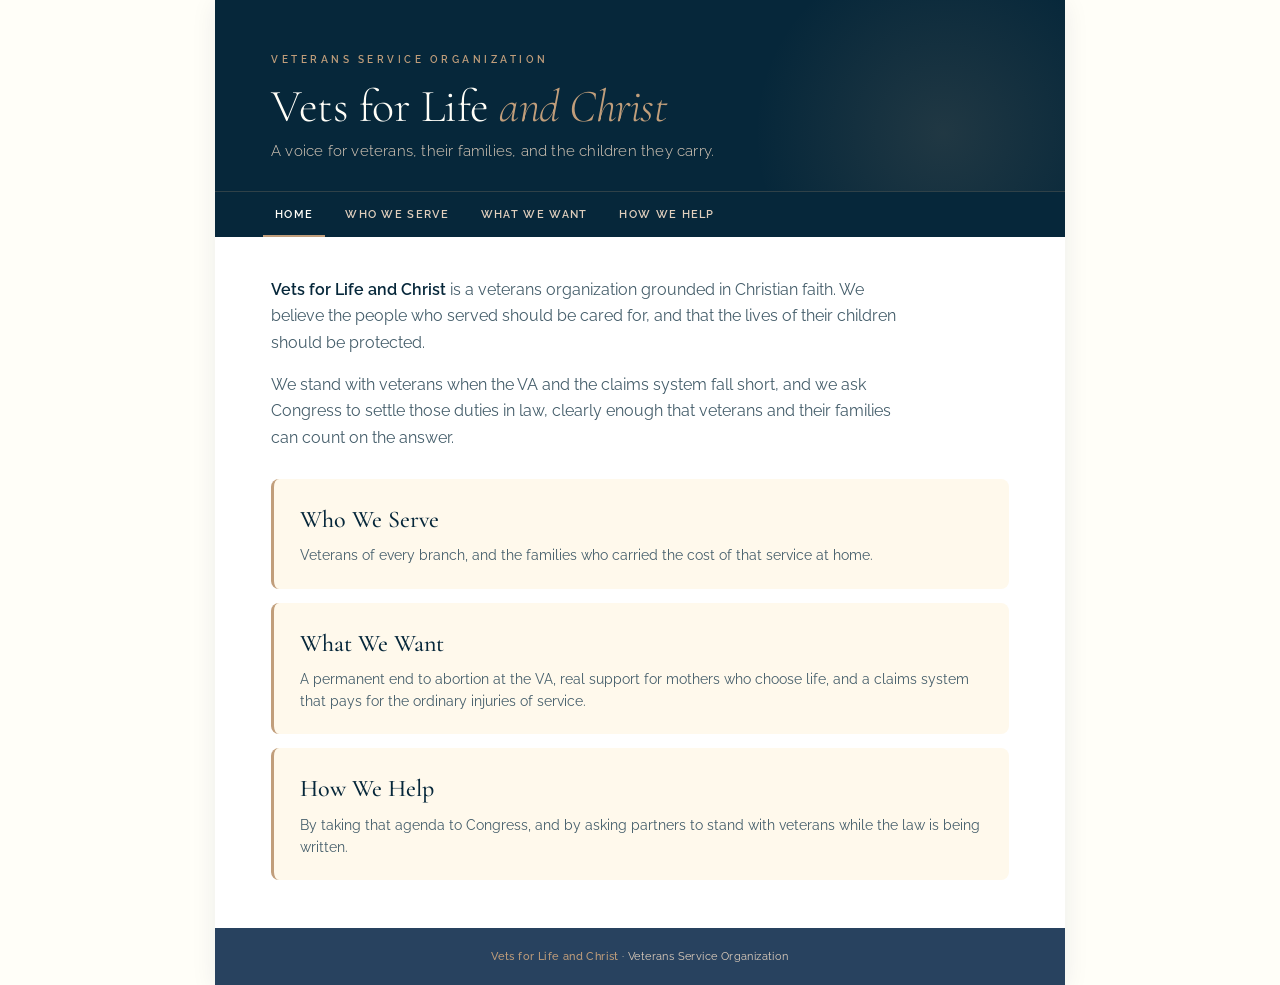
==== index.html @ 236ca673 "Add a home page and section tabs. People land on a short introduction. Who We Serve, What We Want, a" ====
<!DOCTYPE html>
<html lang="en">
<head>
<meta charset="UTF-8">
<meta name="viewport" content="width=device-width, initial-scale=1.0">
<title>Vets for Life and Christ</title>
<link href="https://fonts.googleapis.com/css2?family=Cormorant+Garamond:ital,wght@0,300;0,400;0,500;0,600;0,700;1,400;1,500&family=Raleway:wght@300;400;500;600;700&display=swap" rel="stylesheet">
<link rel="stylesheet" href="styles.css">
</head>
<body>
<div class="page">

  <header class="header">
    <div class="eyebrow">Veterans Service Organization</div>
    <h1><a href="index.html">Vets for Life <em>and Christ</em></a></h1>
    <p class="tagline">A voice for veterans, their families, and the children they carry.</p>
  </header>

  <nav class="tabs" aria-label="Site">
    <a class="active" href="index.html">Home</a>
    <a href="who-we-serve.html">Who We Serve</a>
    <a href="what-we-want.html">What We Want</a>
    <a href="how-we-help.html">How We Help</a>
  </nav>

  <div class="content">
    <p class="mission">
      <strong>Vets for Life and Christ</strong> is a veterans organization grounded in Christian faith. We believe the people who served should be cared for, and that the lives of their children should be protected.
    </p>
    <p class="mission">
      We stand with veterans when the VA and the claims system fall short, and we ask Congress to settle those duties in law, clearly enough that veterans and their families can count on the answer.
    </p>

    <div class="doors">
      <a class="door" href="who-we-serve.html">
        <h2>Who We Serve</h2>
        <p>Veterans of every branch, and the families who carried the cost of that service at home.</p>
      </a>
      <a class="door" href="what-we-want.html">
        <h2>What We Want</h2>
        <p>A permanent end to abortion at the VA, real support for mothers who choose life, and a claims system that pays for the ordinary injuries of service.</p>
      </a>
      <a class="door" href="how-we-help.html">
        <h2>How We Help</h2>
        <p>By taking that agenda to Congress, and by asking partners to stand with veterans while the law is being written.</p>
      </a>
    </div>
  </div>

  <footer class="footer">
    <strong>Vets for Life and Christ</strong> · Veterans Service Organization
  </footer>

</div>
</body>
</html>
---- styles.css ----
:root {
  --navy:        #06273A;
  --steel-blue:  #28425F;
  --warm-brown:  #956E46;
  --gold-tan:    #C19E7B;
  --sand:        #E0CFBD;
  --cream:       #FFFEF8;
  --warm-cream:  #FFF9EC;
  --peach:       #FFEEE0;
  --dark-text:   #06273A;
  --mid-text:    #445D6A;
  --muted:       #839399;
  --accent-blue: #32A7EA;
  --dark-brown:  #634931;
  --deep-brown:  #322517;
  --font-display: 'Cormorant Garamond', Georgia, serif;
  --font-body:    'Raleway', 'Helvetica Neue', sans-serif;
}

* { margin: 0; padding: 0; box-sizing: border-box; }

body {
  font-family: var(--font-body);
  background: var(--cream);
  color: var(--dark-text);
  line-height: 1.55;
  -webkit-font-smoothing: antialiased;
}

.page {
  max-width: 850px;
  margin: 0 auto;
  background: white;
  box-shadow: 0 4px 24px rgba(6,39,58,0.08);
}

.header {
  background: var(--navy);
  color: var(--cream);
  padding: 52px 56px 28px;
  position: relative;
  overflow: hidden;
}
.header::before {
  content: '';
  position: absolute;
  top: -30%;
  right: -8%;
  width: 380px;
  height: 380px;
  border-radius: 50%;
  background: radial-gradient(circle, rgba(193,158,123,0.14) 0%, transparent 70%);
  pointer-events: none;
}
.eyebrow {
  font-weight: 600;
  font-size: 10px;
  letter-spacing: 3.5px;
  text-transform: uppercase;
  color: var(--gold-tan);
  margin-bottom: 14px;
}
.header h1 {
  font-family: var(--font-display);
  font-weight: 300;
  font-size: 46px;
  line-height: 1.05;
  letter-spacing: -0.5px;
  margin-bottom: 10px;
}
.header h1 em {
  font-style: italic;
  color: var(--gold-tan);
}
.header h1 a {
  color: inherit;
  text-decoration: none;
}
.tagline {
  font-size: 15px;
  font-weight: 300;
  color: var(--sand);
  max-width: 540px;
  letter-spacing: 0.2px;
}

.tabs {
  display: flex;
  flex-wrap: wrap;
  gap: 4px 8px;
  background: var(--navy);
  padding: 0 48px 0;
  border-top: 1px solid rgba(193,158,123,0.22);
}
.tabs a {
  color: var(--sand);
  text-decoration: none;
  font-size: 11px;
  font-weight: 600;
  letter-spacing: 1.3px;
  text-transform: uppercase;
  padding: 14px 12px 12px;
  border-bottom: 2px solid transparent;
}
.tabs a:hover {
  color: var(--cream);
}
.tabs a.active {
  color: var(--cream);
  border-bottom-color: var(--gold-tan);
}

.content {
  padding: 40px 56px 48px;
}

.mission {
  font-size: 15.5px;
  color: var(--mid-text);
  max-width: 640px;
  margin-bottom: 28px;
  line-height: 1.7;
}
.mission strong {
  color: var(--navy);
  font-weight: 600;
}
.mission + .mission {
  margin-top: -12px;
}

.section-label {
  font-weight: 600;
  font-size: 10px;
  letter-spacing: 3.5px;
  text-transform: uppercase;
  color: var(--gold-tan);
  margin-bottom: 20px;
  padding-bottom: 8px;
  border-bottom: 1px solid rgba(193,158,123,0.35);
}

.doors {
  display: grid;
  grid-template-columns: 1fr;
  gap: 14px;
  margin-top: 8px;
}
.door {
  display: block;
  text-decoration: none;
  background: var(--warm-cream);
  border-radius: 8px;
  padding: 22px 26px;
  border-left: 3px solid var(--gold-tan);
}
.door h2 {
  font-family: var(--font-display);
  font-size: 24px;
  font-weight: 500;
  color: var(--navy);
  margin-bottom: 6px;
}
.door p {
  font-size: 13.5px;
  color: var(--mid-text);
  line-height: 1.65;
}

.policies {
  display: flex;
  flex-direction: column;
  gap: 22px;
  margin-bottom: 40px;
}
.policy {
  display: grid;
  grid-template-columns: 48px 1fr;
  gap: 16px;
  align-items: start;
}
.policy-num {
  font-family: var(--font-display);
  font-size: 28px;
  font-weight: 400;
  color: var(--gold-tan);
  line-height: 1;
  padding-top: 2px;
}
.policy h3 {
  font-family: var(--font-display);
  font-size: 20px;
  font-weight: 500;
  color: var(--navy);
  margin-bottom: 6px;
  letter-spacing: -0.2px;
}
.policy p {
  font-size: 13.5px;
  color: var(--mid-text);
  line-height: 1.65;
}
.policy .quote {
  font-style: italic;
  color: var(--warm-brown);
  margin-top: 6px;
  font-size: 13px;
}

.why {
  background: var(--warm-cream);
  border-radius: 8px;
  padding: 28px 32px;
  margin-bottom: 36px;
  border-left: 3px solid var(--gold-tan);
}
.why h2 {
  font-family: var(--font-display);
  font-size: 22px;
  font-weight: 500;
  color: var(--navy);
  margin-bottom: 10px;
}
.why p {
  font-size: 13.5px;
  color: var(--mid-text);
  line-height: 1.7;
}

.cta {
  background: var(--navy);
  color: var(--cream);
  border-radius: 8px;
  padding: 32px 36px;
  text-align: center;
}
.cta h2 {
  font-family: var(--font-display);
  font-size: 26px;
  font-weight: 400;
  margin-bottom: 10px;
}
.cta p {
  font-size: 13.5px;
  color: var(--sand);
  max-width: 520px;
  margin: 0 auto 18px;
  line-height: 1.65;
}
.cta .action {
  display: inline-block;
  background: var(--gold-tan);
  color: var(--navy);
  font-weight: 600;
  font-size: 12px;
  letter-spacing: 1.5px;
  text-transform: uppercase;
  padding: 12px 28px;
  border-radius: 4px;
  text-decoration: none;
}

.footer {
  background: var(--steel-blue);
  color: var(--sand);
  padding: 20px 56px;
  font-size: 11px;
  text-align: center;
  letter-spacing: 0.4px;
}
.footer strong {
  color: var(--gold-tan);
  font-weight: 500;
}

@media print {
  body { background: white; }
  .page { box-shadow: none; max-width: 100%; }
  .tabs { display: none; }
  .header { padding: 40px 48px 36px; }
  .content { padding: 32px 48px 40px; }
}

@media (max-width: 700px) {
  .header, .content, .footer { padding-left: 28px; padding-right: 28px; }
  .tabs { padding-left: 16px; padding-right: 16px; }
  .header h1 { font-size: 36px; }
  .policy { grid-template-columns: 36px 1fr; }
}
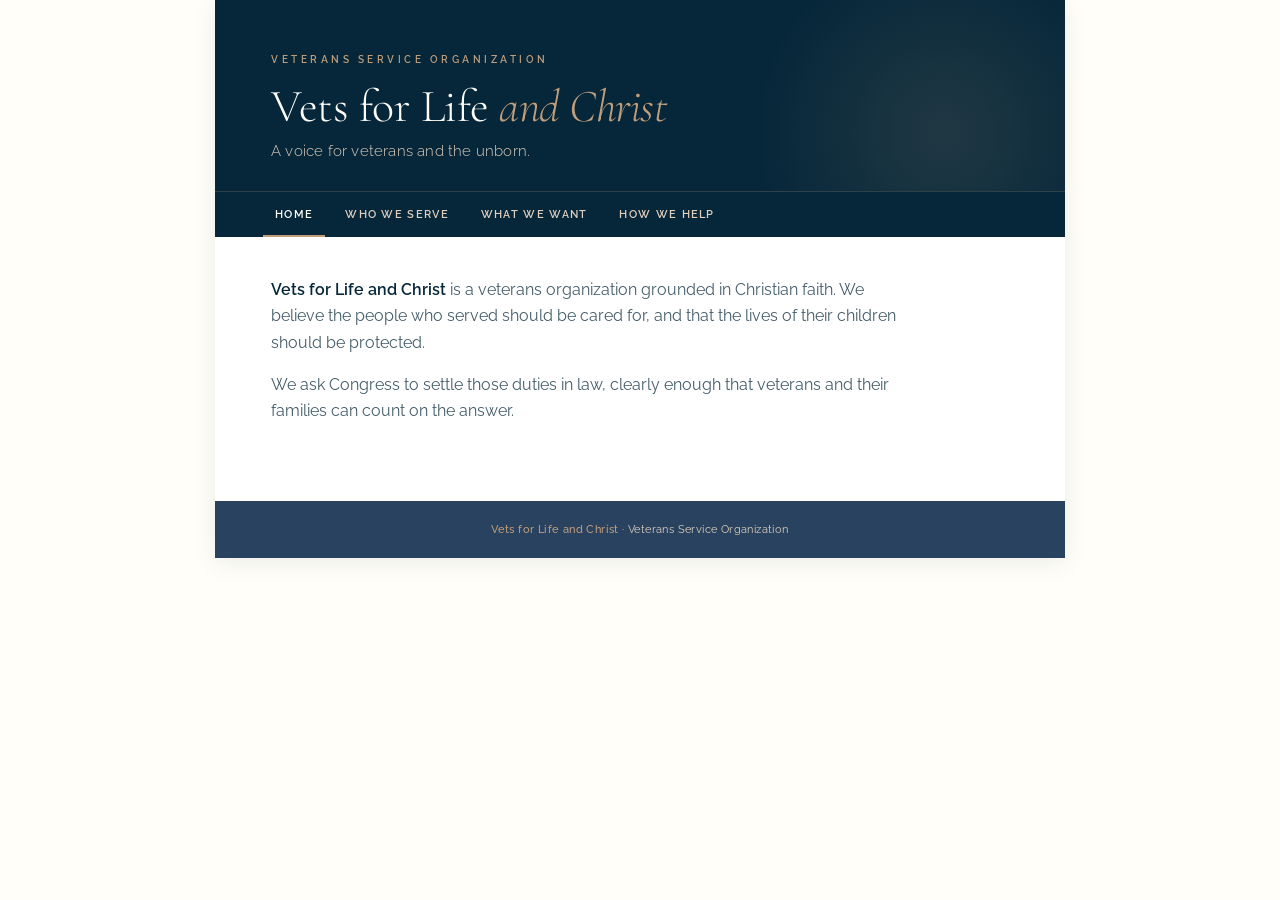
==== commit 322215b6: "Simplify the home page. Drop the section cards, shorten the tagline, and remove the line about the V" ====
--- a/index.html
+++ b/index.html
@@ -13,7 +13,7 @@
   <header class="header">
     <div class="eyebrow">Veterans Service Organization</div>
     <h1><a href="index.html">Vets for Life <em>and Christ</em></a></h1>
-    <p class="tagline">A voice for veterans, their families, and the children they carry.</p>
+    <p class="tagline">A voice for veterans and the unborn.</p>
   </header>
 
   <nav class="tabs" aria-label="Site">
@@ -28,23 +28,8 @@
       <strong>Vets for Life and Christ</strong> is a veterans organization grounded in Christian faith. We believe the people who served should be cared for, and that the lives of their children should be protected.
     </p>
     <p class="mission">
-      We stand with veterans when the VA and the claims system fall short, and we ask Congress to settle those duties in law, clearly enough that veterans and their families can count on the answer.
+      We ask Congress to settle those duties in law, clearly enough that veterans and their families can count on the answer.
     </p>
-
-    <div class="doors">
-      <a class="door" href="who-we-serve.html">
-        <h2>Who We Serve</h2>
-        <p>Veterans of every branch, and the families who carried the cost of that service at home.</p>
-      </a>
-      <a class="door" href="what-we-want.html">
-        <h2>What We Want</h2>
-        <p>A permanent end to abortion at the VA, real support for mothers who choose life, and a claims system that pays for the ordinary injuries of service.</p>
-      </a>
-      <a class="door" href="how-we-help.html">
-        <h2>How We Help</h2>
-        <p>By taking that agenda to Congress, and by asking partners to stand with veterans while the law is being written.</p>
-      </a>
-    </div>
   </div>
 
   <footer class="footer">
--- a/styles.css
+++ b/styles.css
@@ -140,33 +140,6 @@
   border-bottom: 1px solid rgba(193,158,123,0.35);
 }
 
-.doors {
-  display: grid;
-  grid-template-columns: 1fr;
-  gap: 14px;
-  margin-top: 8px;
-}
-.door {
-  display: block;
-  text-decoration: none;
-  background: var(--warm-cream);
-  border-radius: 8px;
-  padding: 22px 26px;
-  border-left: 3px solid var(--gold-tan);
-}
-.door h2 {
-  font-family: var(--font-display);
-  font-size: 24px;
-  font-weight: 500;
-  color: var(--navy);
-  margin-bottom: 6px;
-}
-.door p {
-  font-size: 13.5px;
-  color: var(--mid-text);
-  line-height: 1.65;
-}
-
 .policies {
   display: flex;
   flex-direction: column;
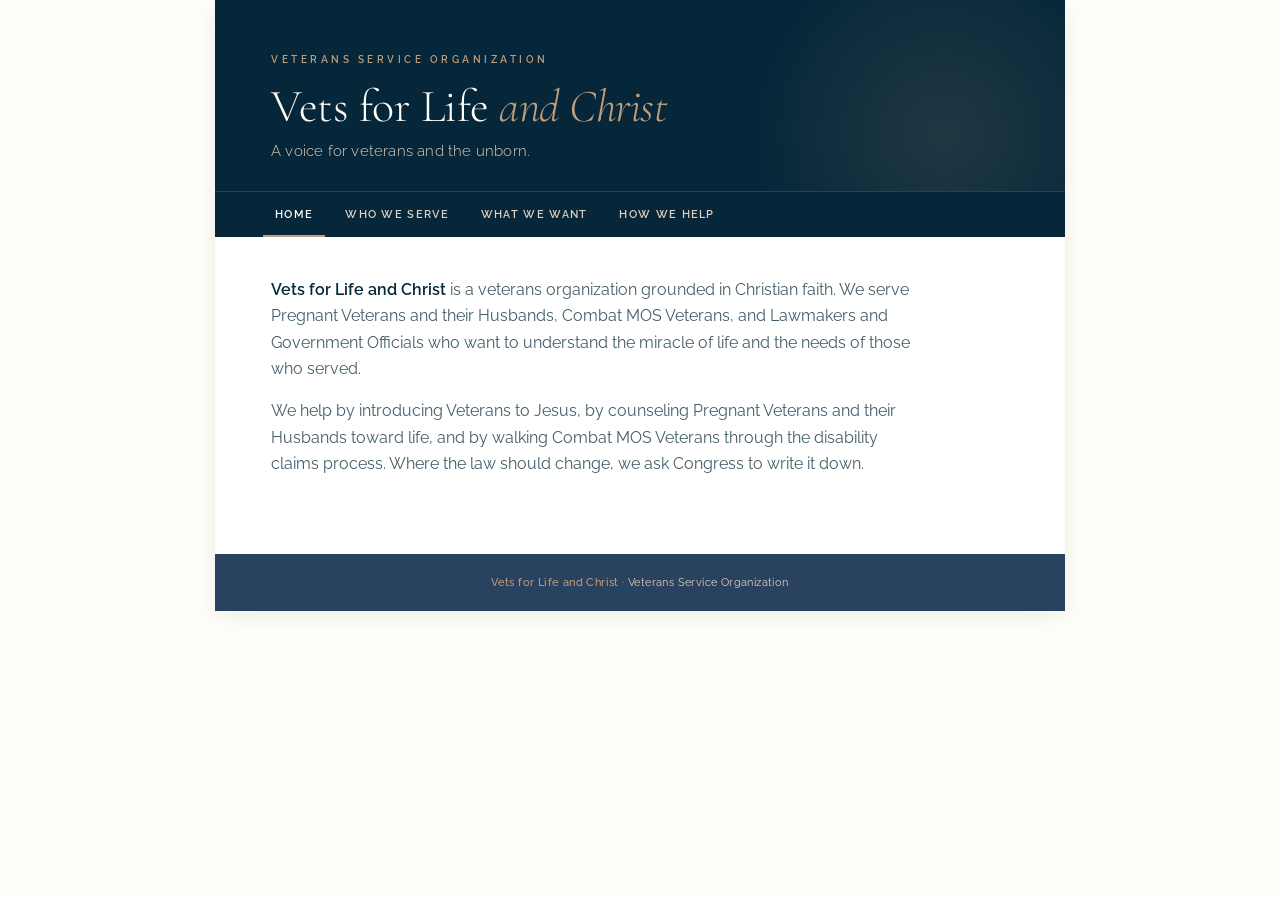
==== commit 5b366a94: "Align names on the home page and section headings." ====
--- a/index.html
+++ b/index.html
@@ -25,10 +25,10 @@
 
   <div class="content">
     <p class="mission">
-      <strong>Vets for Life and Christ</strong> is a veterans organization grounded in Christian faith. We believe the people who served should be cared for, and that the lives of their children should be protected.
+      <strong>Vets for Life and Christ</strong> is a veterans organization grounded in Christian faith. We serve Pregnant Veterans and their Husbands, Combat MOS Veterans, and Lawmakers and Government Officials who want to understand the miracle of life and the needs of those who served.
     </p>
     <p class="mission">
-      We ask Congress to settle those duties in law, clearly enough that veterans and their families can count on the answer.
+      We help by introducing Veterans to Jesus, by counseling Pregnant Veterans and their Husbands toward life, and by walking Combat MOS Veterans through the disability claims process. Where the law should change, we ask Congress to write it down.
     </p>
   </div>
 
--- a/styles.css
+++ b/styles.css
@@ -125,6 +125,10 @@
   color: var(--navy);
   font-weight: 600;
 }
+.mission a {
+  color: var(--navy);
+  font-weight: 600;
+}
 .mission + .mission {
   margin-top: -12px;
 }
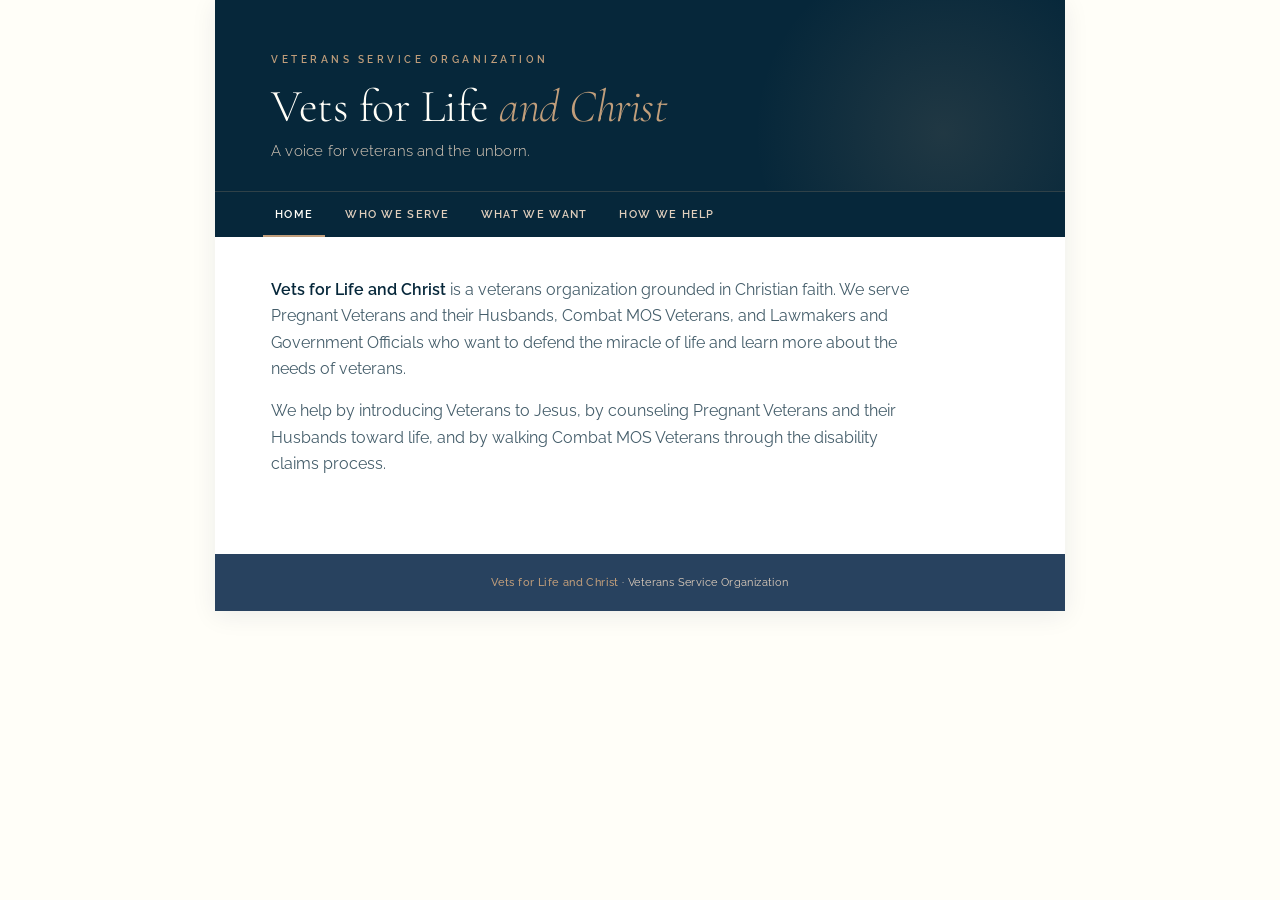
==== commit 9aa6341e: "Revise the home page closing lines." ====
--- a/index.html
+++ b/index.html
@@ -25,10 +25,10 @@
 
   <div class="content">
     <p class="mission">
-      <strong>Vets for Life and Christ</strong> is a veterans organization grounded in Christian faith. We serve Pregnant Veterans and their Husbands, Combat MOS Veterans, and Lawmakers and Government Officials who want to understand the miracle of life and the needs of those who served.
+      <strong>Vets for Life and Christ</strong> is a veterans organization grounded in Christian faith. We serve Pregnant Veterans and their Husbands, Combat MOS Veterans, and Lawmakers and Government Officials who want to defend the miracle of life and learn more about the needs of veterans.
     </p>
     <p class="mission">
-      We help by introducing Veterans to Jesus, by counseling Pregnant Veterans and their Husbands toward life, and by walking Combat MOS Veterans through the disability claims process. Where the law should change, we ask Congress to write it down.
+      We help by introducing Veterans to Jesus, by counseling Pregnant Veterans and their Husbands toward life, and by walking Combat MOS Veterans through the disability claims process.
     </p>
   </div>
 
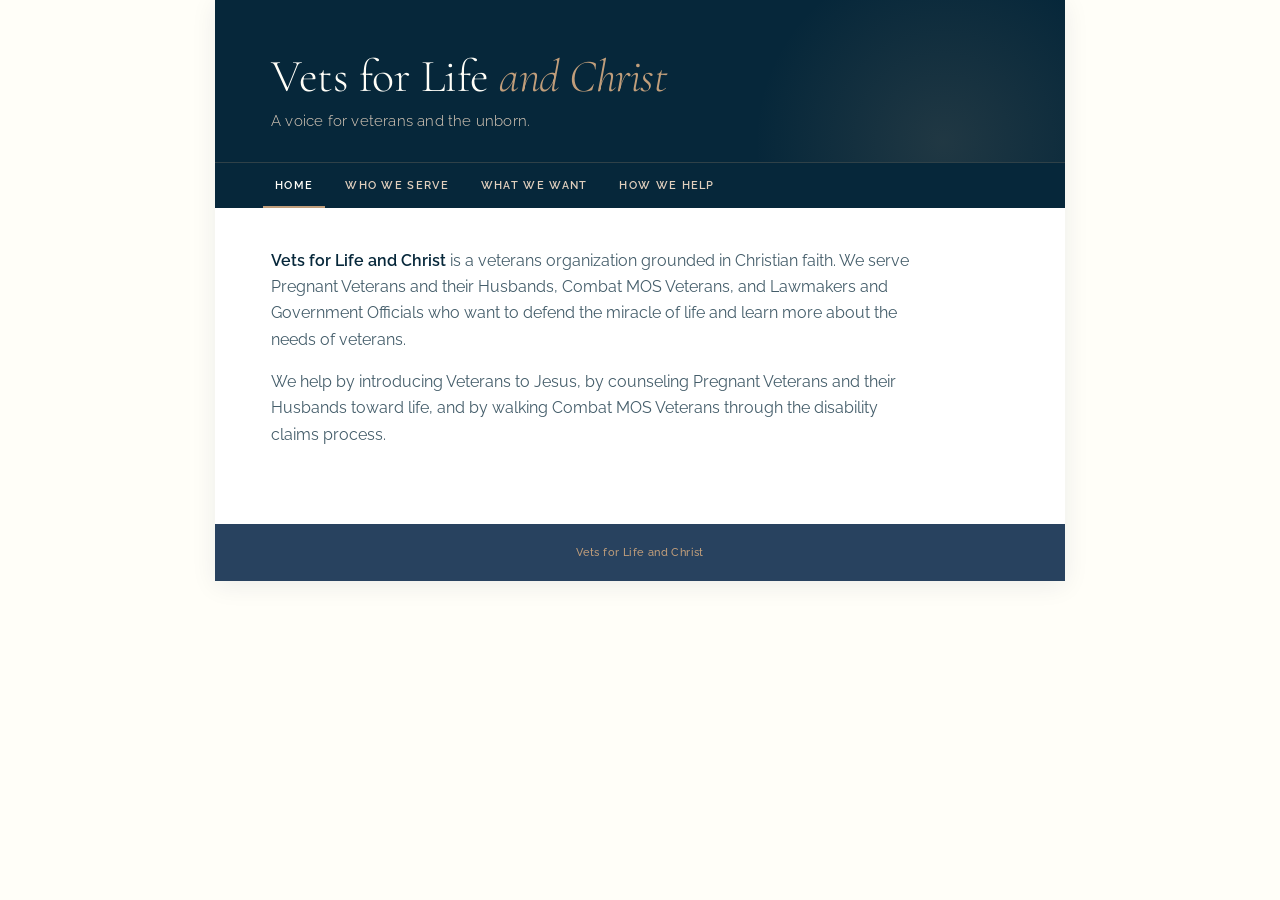
==== commit e0c48a1f: "Remove the Veterans Service Organization label." ====
--- a/index.html
+++ b/index.html
@@ -11,7 +11,6 @@
 <div class="page">
 
   <header class="header">
-    <div class="eyebrow">Veterans Service Organization</div>
     <h1><a href="index.html">Vets for Life <em>and Christ</em></a></h1>
     <p class="tagline">A voice for veterans and the unborn.</p>
   </header>
@@ -33,7 +32,7 @@
   </div>
 
   <footer class="footer">
-    <strong>Vets for Life and Christ</strong> · Veterans Service Organization
+    <strong>Vets for Life and Christ</strong>
   </footer>
 
 </div>
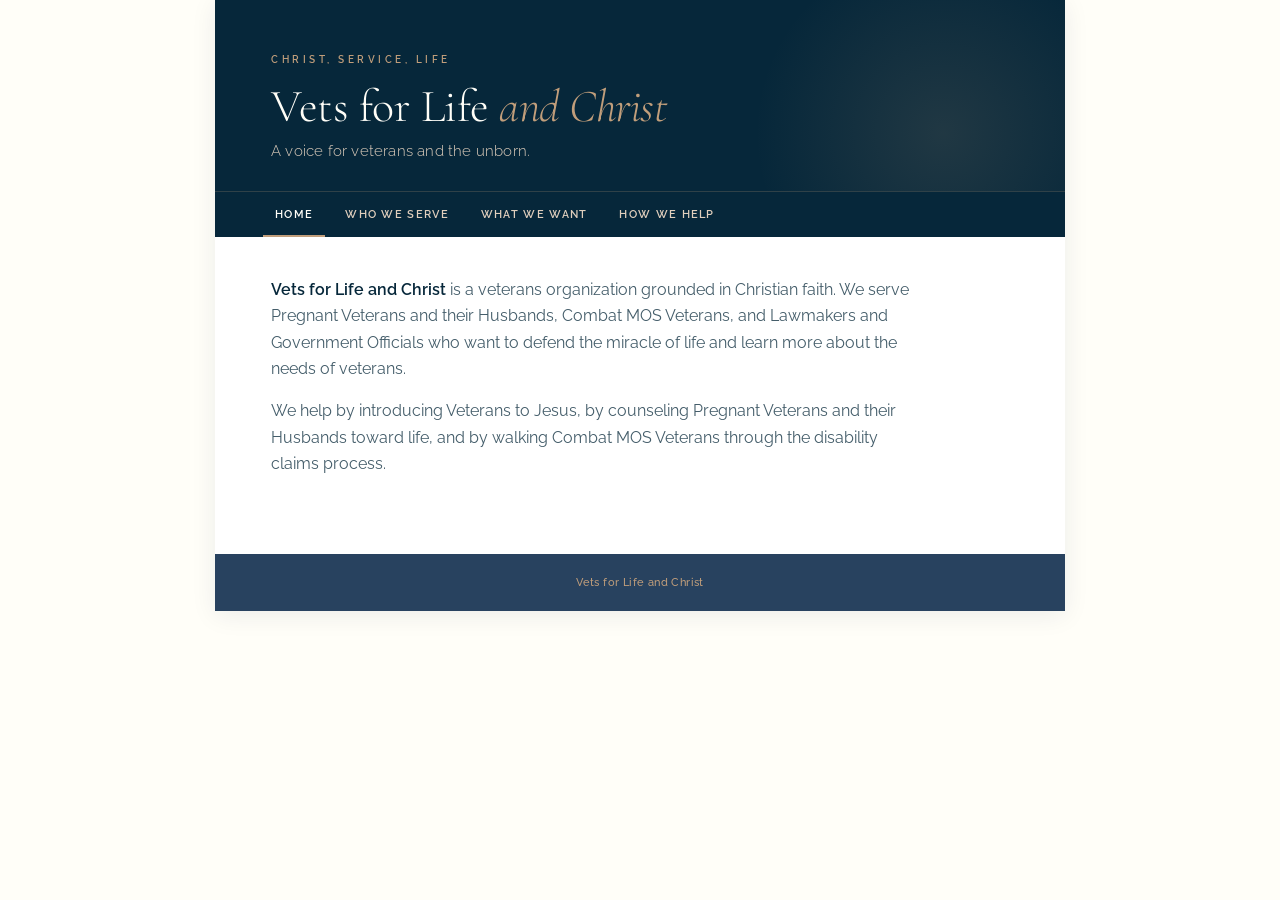
==== commit 4ca1c2b8: "Put Christ, Service, Life above the name." ====
--- a/index.html
+++ b/index.html
@@ -11,6 +11,7 @@
 <div class="page">
 
   <header class="header">
+    <div class="eyebrow">Christ, Service, Life</div>
     <h1><a href="index.html">Vets for Life <em>and Christ</em></a></h1>
     <p class="tagline">A voice for veterans and the unborn.</p>
   </header>
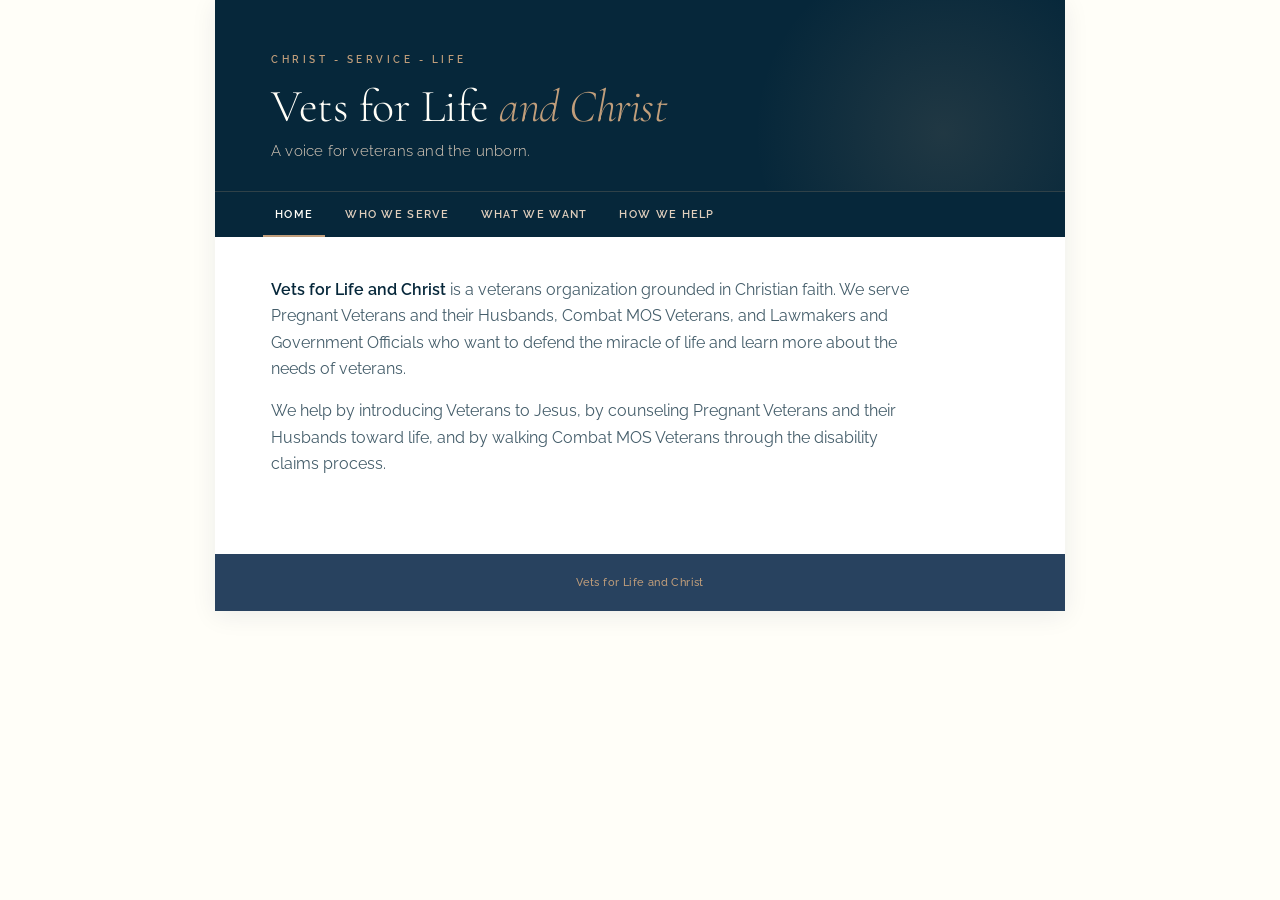
==== commit 4be10119: "Use dashes in the Christ Service Life line." ====
--- a/index.html
+++ b/index.html
@@ -11,7 +11,7 @@
 <div class="page">
 
   <header class="header">
-    <div class="eyebrow">Christ, Service, Life</div>
+    <div class="eyebrow">Christ - Service - Life</div>
     <h1><a href="index.html">Vets for Life <em>and Christ</em></a></h1>
     <p class="tagline">A voice for veterans and the unborn.</p>
   </header>
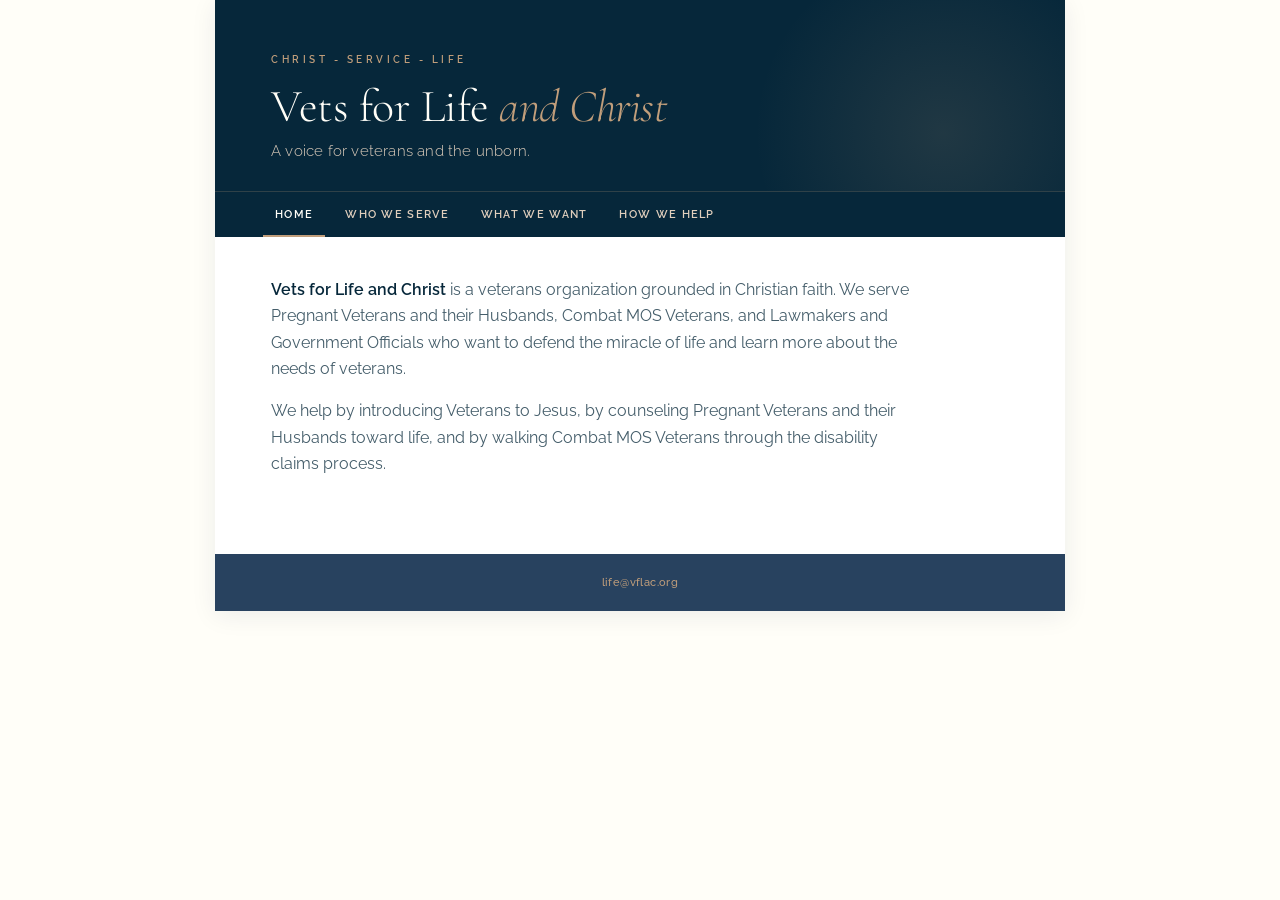
==== commit fa3ed71c: "Put the life@vflac.org address in the footer." ====
--- a/index.html
+++ b/index.html
@@ -33,7 +33,7 @@
   </div>
 
   <footer class="footer">
-    <strong>Vets for Life and Christ</strong>
+    <a href="mailto:life@vflac.org">life@vflac.org</a>
   </footer>
 
 </div>
--- a/styles.css
+++ b/styles.css
@@ -245,9 +245,10 @@
   text-align: center;
   letter-spacing: 0.4px;
 }
-.footer strong {
+.footer a {
   color: var(--gold-tan);
   font-weight: 500;
+  text-decoration: none;
 }
 
 @media print {
